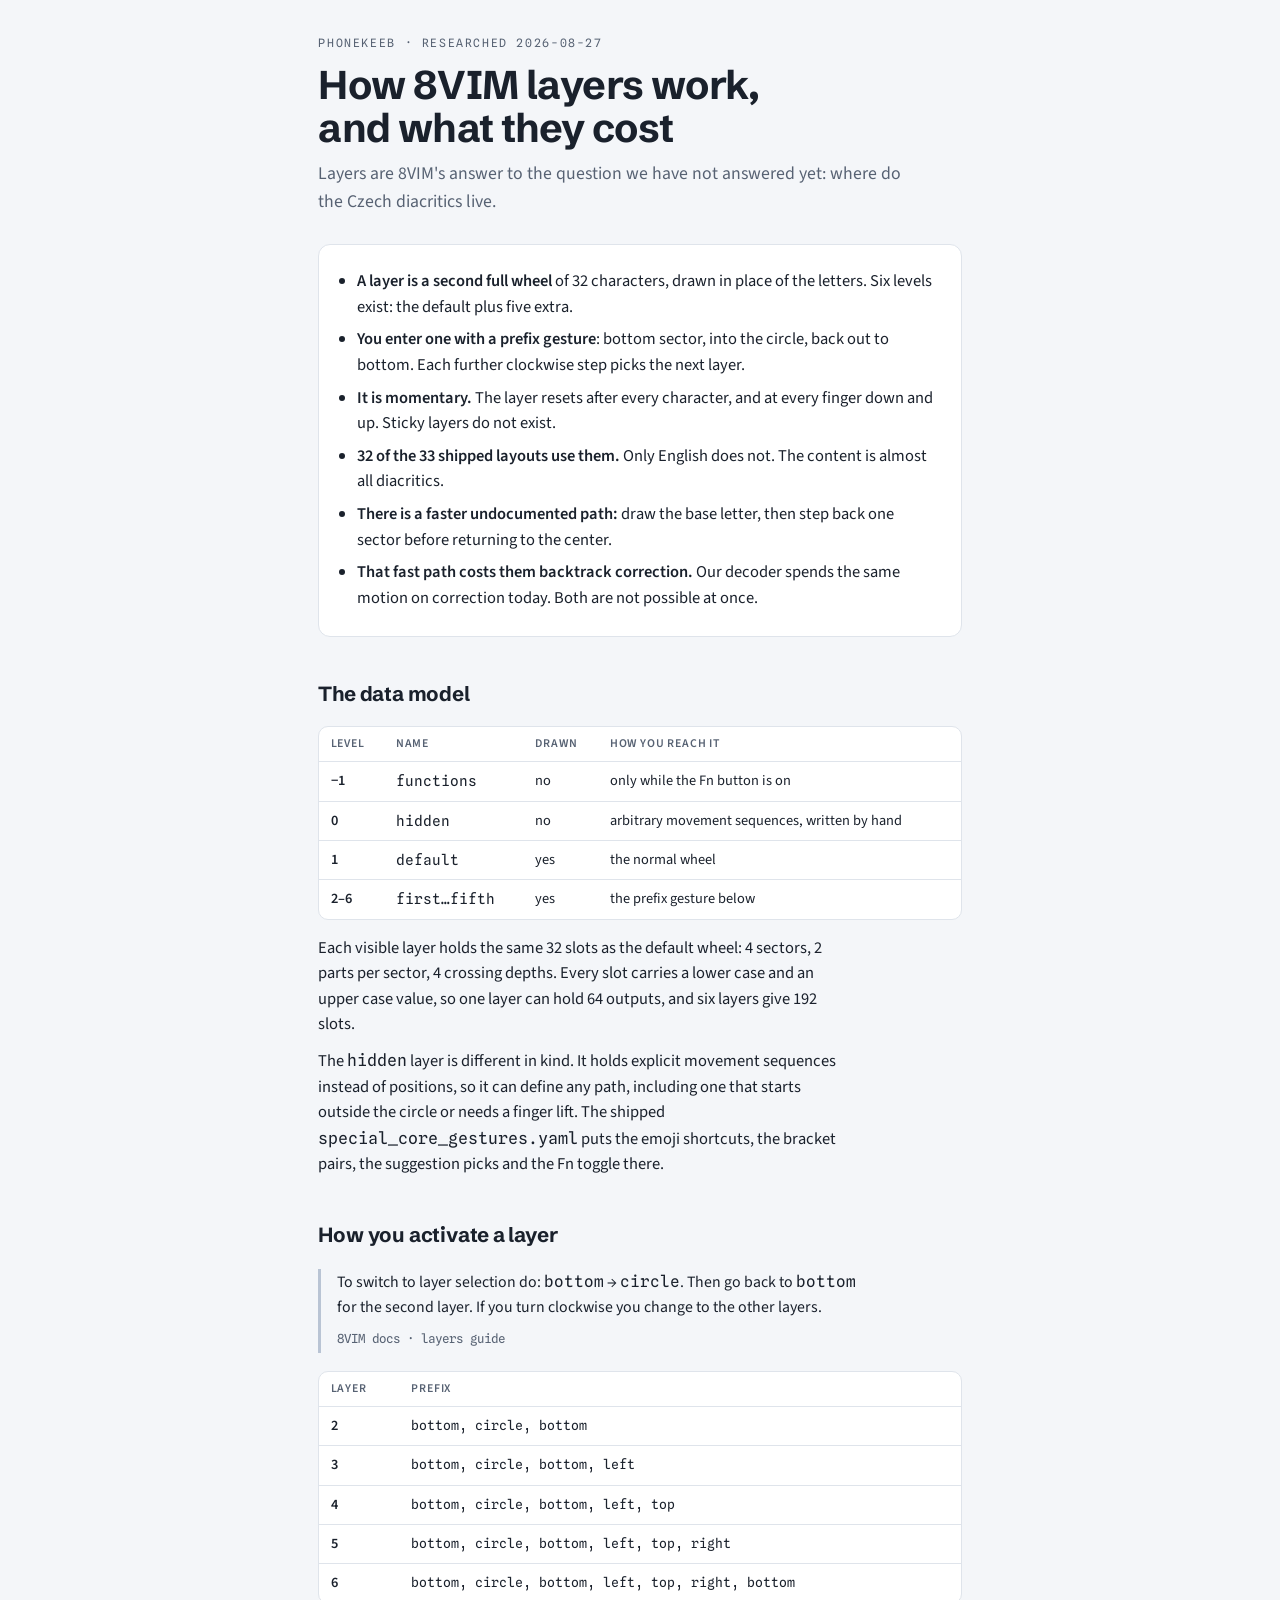
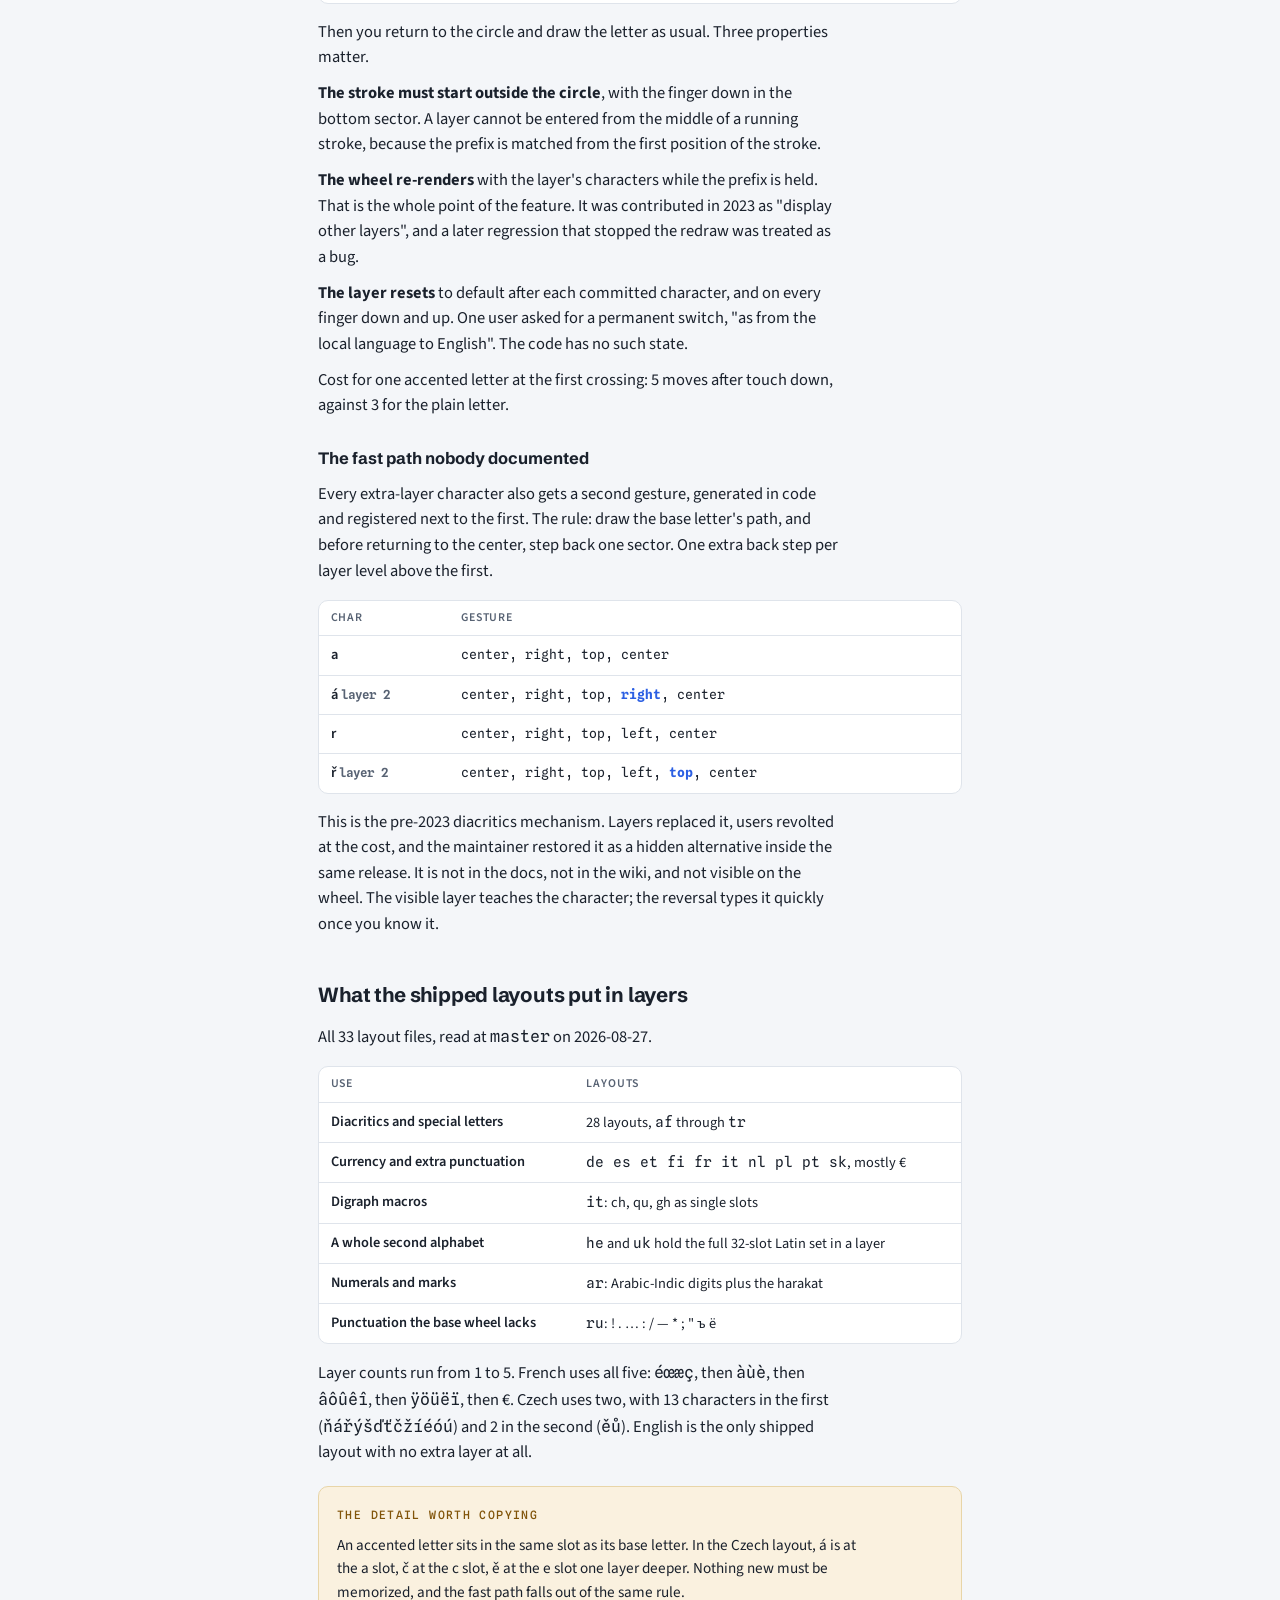
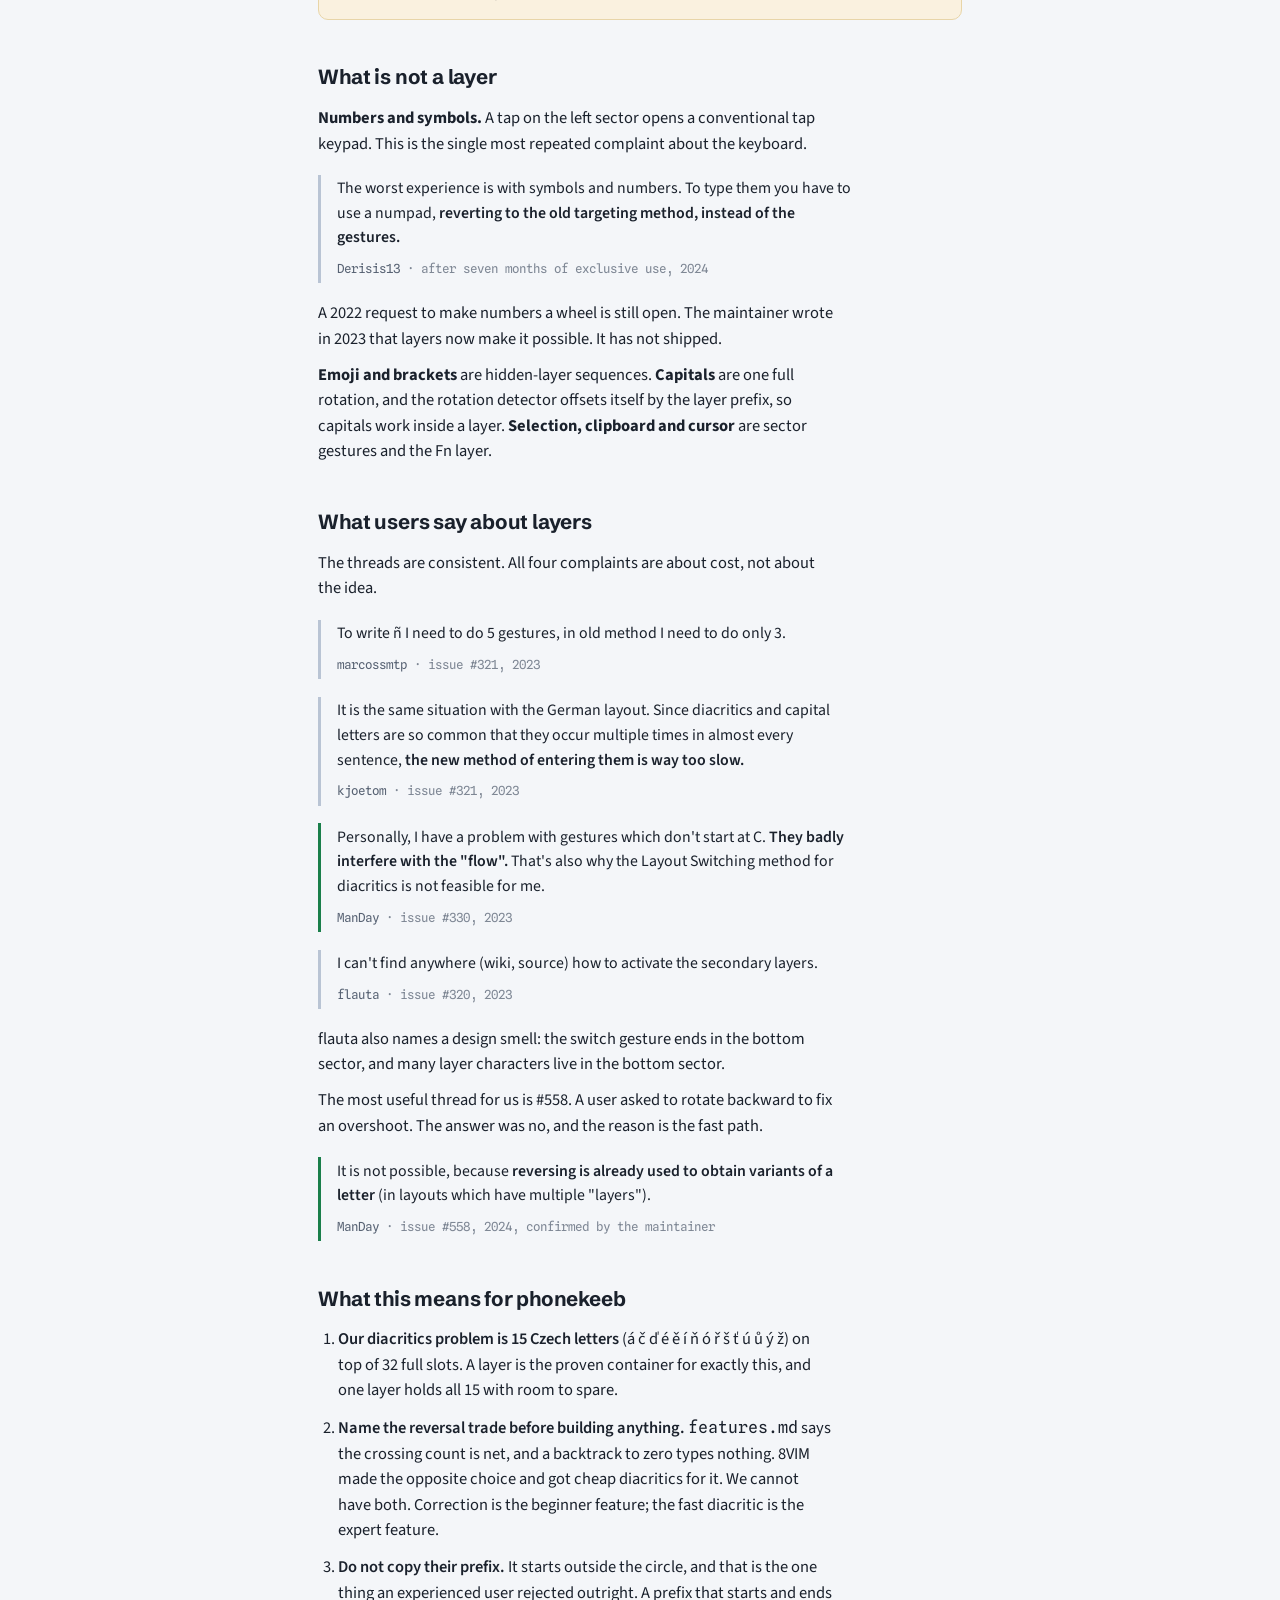
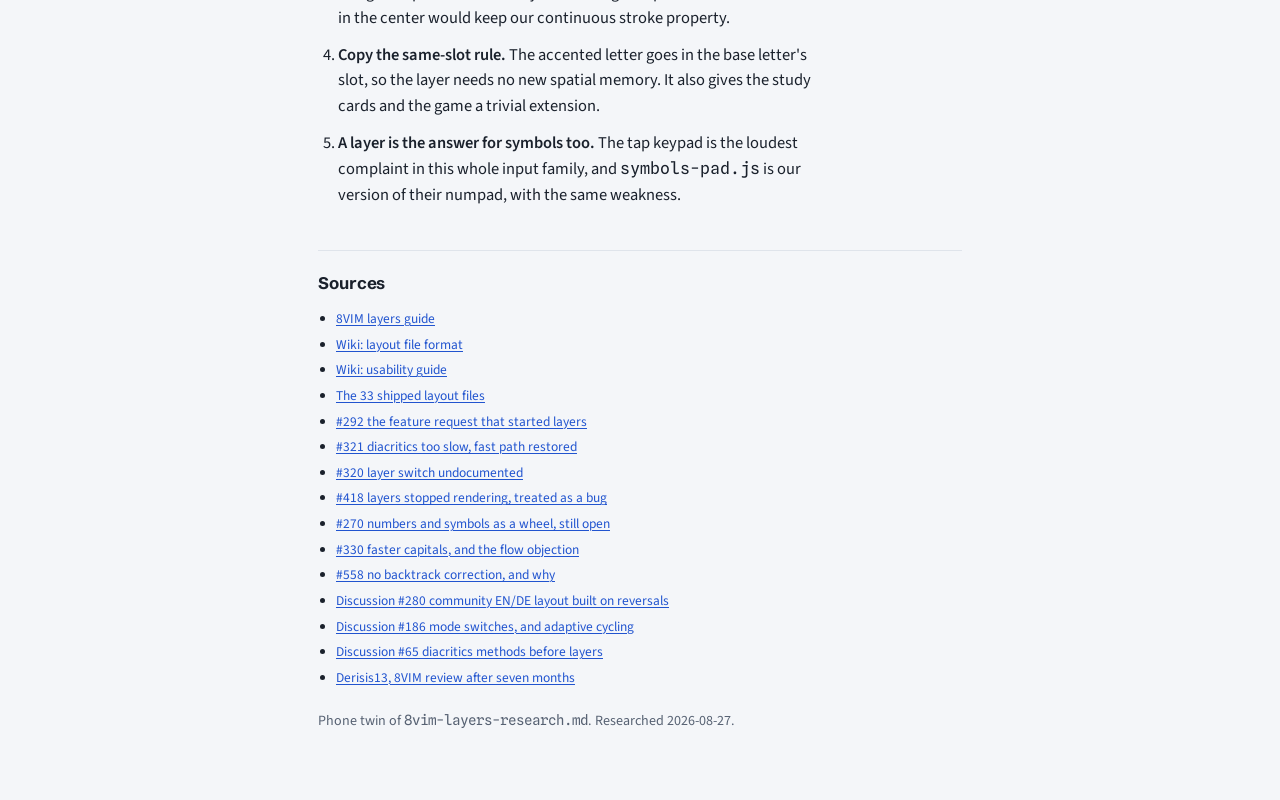
==== 8vim-layers-research.html @ 0f0d79cd "Research note on 8VIM's layer system Takes apart the one shipped answer to "where do the diacritics " ====
<!doctype html>
<html lang="en">
<head>
<meta charset="utf-8">
<meta name="viewport" content="width=device-width, initial-scale=1">
<meta name="color-scheme" content="light dark">
<title>Phonekeeb 8VIM Layers</title>
<link rel="stylesheet" href="https://fonts.googleapis.com/css2?family=Schibsted+Grotesk:wght@500;700&family=Source+Sans+3:wght@400;600&family=Spline+Sans+Mono:wght@400;500&display=swap">
<style>
  :root {
    --bg: #f4f6f9; --card: #ffffff; --ink: #1a212c; --muted: #576273;
    --line: #dfe4eb; --accent: #2b5fe3; --link: #2154cf; --chip-bg: #eef1f6;
    --warn-ink: #815409; --warn-bg: #faf1df; --warn-line: #e8d5a8;
    --good: #1a7f4b; --quote-line: #b9c4d4;
  }
  @media (prefers-color-scheme: dark) {
    :root:not([data-theme="light"]) {
      --bg: #12151a; --card: #181d24; --ink: #e7eaf0; --muted: #98a2b1;
      --line: #2a313b; --accent: #5c86f5; --link: #93b0ff; --chip-bg: #232a33;
      --warn-ink: #e3b76c; --warn-bg: #251e0f; --warn-line: #4a3d1e;
      --good: #52c98a; --quote-line: #3c4756;
    }
  }
  :root[data-theme="dark"] {
    --bg: #12151a; --card: #181d24; --ink: #e7eaf0; --muted: #98a2b1;
    --line: #2a313b; --accent: #5c86f5; --link: #93b0ff; --chip-bg: #232a33;
    --warn-ink: #e3b76c; --warn-bg: #251e0f; --warn-line: #4a3d1e;
    --good: #52c98a; --quote-line: #3c4756;
  }
  * { box-sizing: border-box; }
  body {
    background: var(--bg); color: var(--ink);
    font-family: "Source Sans 3", "Segoe UI", system-ui, sans-serif;
    font-size: 1.03rem; line-height: 1.55; margin: 0;
  }
  .wrap { max-width: 42.5rem; margin: 0 auto; padding: 2.2rem 1.15rem 3.5rem; }
  .eyebrow {
    font-family: "Spline Sans Mono", "SFMono-Regular", Consolas, monospace;
    font-size: .72rem; letter-spacing: .14em; text-transform: uppercase;
    color: var(--muted); margin: 0 0 .6rem;
  }
  h1 {
    font-family: "Schibsted Grotesk", "Segoe UI", system-ui, sans-serif;
    font-size: clamp(1.9rem, 6vw, 2.5rem); font-weight: 700;
    letter-spacing: -.015em; line-height: 1.08; text-wrap: balance; margin: 0 0 .7rem;
  }
  .dek { font-size: 1.11rem; color: var(--muted); max-width: 34em; margin: 0 0 1.8rem; }
  h2 {
    font-family: "Schibsted Grotesk", "Segoe UI", system-ui, sans-serif;
    font-size: 1.28rem; font-weight: 700; letter-spacing: -.01em;
    text-wrap: balance; margin: 2.6rem 0 .8rem;
  }
  h3 {
    font-family: "Schibsted Grotesk", "Segoe UI", system-ui, sans-serif;
    font-size: 1.03rem; font-weight: 700; margin: 1.7rem 0 .5rem;
  }
  p { margin: .65rem 0; max-width: 65ch; }
  a { color: var(--link); text-decoration-thickness: 1px; text-underline-offset: 2px; }
  .mono { font-family: "Spline Sans Mono", "SFMono-Regular", Consolas, monospace; }

  .tldr { background: var(--card); border: 1px solid var(--line); border-radius: 12px; padding: 1.05rem 1.25rem; margin: 1.6rem 0 0; }
  .tldr ul { margin: 0; padding-left: 1.1rem; }
  .tldr li { margin: .45rem 0; }
  .tldr b { font-weight: 600; }

  /* quote cards: the complaints are the evidence, so they stay verbatim */
  .q { border-left: 3px solid var(--quote-line); padding: .1rem 0 .1rem 1rem; margin: 1.1rem 0; }
  .q.key { border-left-color: var(--good); }
  .q p { font-size: .99rem; margin: 0 0 .4rem; }
  .q b { font-weight: 600; }
  .who { font-family: "Spline Sans Mono", monospace; font-size: .78rem; color: var(--muted); }
  .who .yr { opacity: .75; }

  .tablewrap { overflow-x: auto; border: 1px solid var(--line); border-radius: 10px; background: var(--card); margin: 1rem 0; }
  table { border-collapse: collapse; width: 100%; font-size: .9rem; }
  th, td { text-align: left; padding: .5rem .7rem; border-top: 1px solid var(--line); vertical-align: top; }
  thead th { border-top: 0; font-size: .74rem; text-transform: uppercase; letter-spacing: .07em; color: var(--muted); font-weight: 600; }
  td:first-child { font-weight: 600; }
  td.seq { font-family: "Spline Sans Mono", monospace; font-size: .82rem; font-weight: 400; }
  td.seq b { color: var(--accent); }

  .warncard { background: var(--warn-bg); border: 1px solid var(--warn-line); border-radius: 10px; padding: .9rem 1.1rem; margin: 1.3rem 0; }
  .warncard .tag { font-family: "Spline Sans Mono", monospace; font-size: .72rem; letter-spacing: .12em; color: var(--warn-ink); font-weight: 500; }
  .warncard p { font-size: .95rem; margin: .4rem 0 0; }

  ol.plan { padding-left: 1.25rem; margin: .8rem 0; }
  ol.plan li { margin: .7rem 0; max-width: 62ch; }
  ol.plan b { font-weight: 600; }

  .sources { border-top: 1px solid var(--line); margin-top: 2.6rem; padding-top: 1.2rem; }
  .sources h2 { margin-top: 0; font-size: 1.05rem; }
  .sources ul { padding-left: 1.1rem; margin: .5rem 0 0; font-size: .84rem; }
  .sources li { margin: .3rem 0; }
  .repo-note { font-size: .88rem; color: var(--muted); margin-top: 1.3rem; }
</style>
</head>
<body>
<div class="wrap">

<p class="eyebrow">Phonekeeb · researched 2026-08-27</p>
<h1>How 8VIM layers work, and what they cost</h1>
<p class="dek">Layers are 8VIM's answer to the question we have not answered yet: where do the Czech diacritics live.</p>

<div class="tldr">
  <ul>
    <li><b>A layer is a second full wheel</b> of 32 characters, drawn in place of the letters. Six levels exist: the default plus five extra.</li>
    <li><b>You enter one with a prefix gesture</b>: bottom sector, into the circle, back out to bottom. Each further clockwise step picks the next layer.</li>
    <li><b>It is momentary.</b> The layer resets after every character, and at every finger down and up. Sticky layers do not exist.</li>
    <li><b>32 of the 33 shipped layouts use them.</b> Only English does not. The content is almost all diacritics.</li>
    <li><b>There is a faster undocumented path:</b> draw the base letter, then step back one sector before returning to the center.</li>
    <li><b>That fast path costs them backtrack correction.</b> Our decoder spends the same motion on correction today. Both are not possible at once.</li>
  </ul>
</div>

<h2>The data model</h2>

<div class="tablewrap">
<table>
  <thead><tr><th>Level</th><th>Name</th><th>Drawn</th><th>How you reach it</th></tr></thead>
  <tbody>
    <tr><td>−1</td><td class="mono">functions</td><td>no</td><td>only while the Fn button is on</td></tr>
    <tr><td>0</td><td class="mono">hidden</td><td>no</td><td>arbitrary movement sequences, written by hand</td></tr>
    <tr><td>1</td><td class="mono">default</td><td>yes</td><td>the normal wheel</td></tr>
    <tr><td>2–6</td><td class="mono">first…fifth</td><td>yes</td><td>the prefix gesture below</td></tr>
  </tbody>
</table>
</div>

<p>Each visible layer holds the same 32 slots as the default wheel: 4 sectors, 2 parts per sector, 4 crossing depths. Every slot carries a lower case and an upper case value, so one layer can hold 64 outputs, and six layers give 192 slots.</p>

<p>The <span class="mono">hidden</span> layer is different in kind. It holds explicit movement sequences instead of positions, so it can define any path, including one that starts outside the circle or needs a finger lift. The shipped <span class="mono">special_core_gestures.yaml</span> puts the emoji shortcuts, the bracket pairs, the suggestion picks and the Fn toggle there.</p>

<h2>How you activate a layer</h2>

<div class="q">
  <p>To switch to layer selection do: <span class="mono">bottom</span> → <span class="mono">circle</span>. Then go back to <span class="mono">bottom</span> for the second layer. If you turn clockwise you change to the other layers.</p>
  <span class="who">8VIM docs · layers guide</span>
</div>

<div class="tablewrap">
<table>
  <thead><tr><th>Layer</th><th>Prefix</th></tr></thead>
  <tbody>
    <tr><td>2</td><td class="seq">bottom, circle, bottom</td></tr>
    <tr><td>3</td><td class="seq">bottom, circle, bottom, left</td></tr>
    <tr><td>4</td><td class="seq">bottom, circle, bottom, left, top</td></tr>
    <tr><td>5</td><td class="seq">bottom, circle, bottom, left, top, right</td></tr>
    <tr><td>6</td><td class="seq">bottom, circle, bottom, left, top, right, bottom</td></tr>
  </tbody>
</table>
</div>

<p>Then you return to the circle and draw the letter as usual. Three properties matter.</p>

<p><b>The stroke must start outside the circle</b>, with the finger down in the bottom sector. A layer cannot be entered from the middle of a running stroke, because the prefix is matched from the first position of the stroke.</p>

<p><b>The wheel re-renders</b> with the layer's characters while the prefix is held. That is the whole point of the feature. It was contributed in 2023 as "display other layers", and a later regression that stopped the redraw was treated as a bug.</p>

<p><b>The layer resets</b> to default after each committed character, and on every finger down and up. One user asked for a permanent switch, "as from the local language to English". The code has no such state.</p>

<p>Cost for one accented letter at the first crossing: 5 moves after touch down, against 3 for the plain letter.</p>

<h3>The fast path nobody documented</h3>

<p>Every extra-layer character also gets a second gesture, generated in code and registered next to the first. The rule: draw the base letter's path, and before returning to the center, step back one sector. One extra back step per layer level above the first.</p>

<div class="tablewrap">
<table>
  <thead><tr><th>Char</th><th>Gesture</th></tr></thead>
  <tbody>
    <tr><td>a</td><td class="seq">center, right, top, center</td></tr>
    <tr><td>á <span class="who">layer 2</span></td><td class="seq">center, right, top, <b>right</b>, center</td></tr>
    <tr><td>r</td><td class="seq">center, right, top, left, center</td></tr>
    <tr><td>ř <span class="who">layer 2</span></td><td class="seq">center, right, top, left, <b>top</b>, center</td></tr>
  </tbody>
</table>
</div>

<p>This is the pre-2023 diacritics mechanism. Layers replaced it, users revolted at the cost, and the maintainer restored it as a hidden alternative inside the same release. It is not in the docs, not in the wiki, and not visible on the wheel. The visible layer teaches the character; the reversal types it quickly once you know it.</p>

<h2>What the shipped layouts put in layers</h2>

<p>All 33 layout files, read at <span class="mono">master</span> on 2026-08-27.</p>

<div class="tablewrap">
<table>
  <thead><tr><th>Use</th><th>Layouts</th></tr></thead>
  <tbody>
    <tr><td>Diacritics and special letters</td><td>28 layouts, <span class="mono">af</span> through <span class="mono">tr</span></td></tr>
    <tr><td>Currency and extra punctuation</td><td><span class="mono">de es et fi fr it nl pl pt sk</span>, mostly €</td></tr>
    <tr><td>Digraph macros</td><td><span class="mono">it</span>: ch, qu, gh as single slots</td></tr>
    <tr><td>A whole second alphabet</td><td><span class="mono">he</span> and <span class="mono">uk</span> hold the full 32-slot Latin set in a layer</td></tr>
    <tr><td>Numerals and marks</td><td><span class="mono">ar</span>: Arabic-Indic digits plus the harakat</td></tr>
    <tr><td>Punctuation the base wheel lacks</td><td><span class="mono">ru</span>: ! . … : / — * ; " ъ ё</td></tr>
  </tbody>
</table>
</div>

<p>Layer counts run from 1 to 5. French uses all five: <span class="mono">éœæç</span>, then <span class="mono">àùè</span>, then <span class="mono">âôûêî</span>, then <span class="mono">ÿöüëï</span>, then €. Czech uses two, with 13 characters in the first (<span class="mono">ňářýšďťčžíéóú</span>) and 2 in the second (<span class="mono">ěů</span>). English is the only shipped layout with no extra layer at all.</p>

<div class="warncard">
  <span class="tag">THE DETAIL WORTH COPYING</span>
  <p>An accented letter sits in the same slot as its base letter. In the Czech layout, á is at the a slot, č at the c slot, ě at the e slot one layer deeper. Nothing new must be memorized, and the fast path falls out of the same rule.</p>
</div>

<h2>What is not a layer</h2>

<p><b>Numbers and symbols.</b> A tap on the left sector opens a conventional tap keypad. This is the single most repeated complaint about the keyboard.</p>

<div class="q">
  <p>The worst experience is with symbols and numbers. To type them you have to use a numpad, <b>reverting to the old targeting method, instead of the gestures.</b></p>
  <span class="who">Derisis13 <span class="yr">· after seven months of exclusive use, 2024</span></span>
</div>

<p>A 2022 request to make numbers a wheel is still open. The maintainer wrote in 2023 that layers now make it possible. It has not shipped.</p>

<p><b>Emoji and brackets</b> are hidden-layer sequences. <b>Capitals</b> are one full rotation, and the rotation detector offsets itself by the layer prefix, so capitals work inside a layer. <b>Selection, clipboard and cursor</b> are sector gestures and the Fn layer.</p>

<h2>What users say about layers</h2>

<p>The threads are consistent. All four complaints are about cost, not about the idea.</p>

<div class="q">
  <p>To write ñ I need to do 5 gestures, in old method I need to do only 3.</p>
  <span class="who">marcossmtp <span class="yr">· issue #321, 2023</span></span>
</div>

<div class="q">
  <p>It is the same situation with the German layout. Since diacritics and capital letters are so common that they occur multiple times in almost every sentence, <b>the new method of entering them is way too slow.</b></p>
  <span class="who">kjoetom <span class="yr">· issue #321, 2023</span></span>
</div>

<div class="q key">
  <p>Personally, I have a problem with gestures which don't start at C. <b>They badly interfere with the "flow".</b> That's also why the Layout Switching method for diacritics is not feasible for me.</p>
  <span class="who">ManDay <span class="yr">· issue #330, 2023</span></span>
</div>

<div class="q">
  <p>I can't find anywhere (wiki, source) how to activate the secondary layers.</p>
  <span class="who">flauta <span class="yr">· issue #320, 2023</span></span>
</div>

<p>flauta also names a design smell: the switch gesture ends in the bottom sector, and many layer characters live in the bottom sector.</p>

<p>The most useful thread for us is #558. A user asked to rotate backward to fix an overshoot. The answer was no, and the reason is the fast path.</p>

<div class="q key">
  <p>It is not possible, because <b>reversing is already used to obtain variants of a letter</b> (in layouts which have multiple "layers").</p>
  <span class="who">ManDay <span class="yr">· issue #558, 2024, confirmed by the maintainer</span></span>
</div>

<h2>What this means for phonekeeb</h2>

<ol class="plan">
  <li><b>Our diacritics problem is 15 Czech letters</b> (á č ď é ě í ň ó ř š ť ú ů ý ž) on top of 32 full slots. A layer is the proven container for exactly this, and one layer holds all 15 with room to spare.</li>
  <li><b>Name the reversal trade before building anything.</b> <span class="mono">features.md</span> says the crossing count is net, and a backtrack to zero types nothing. 8VIM made the opposite choice and got cheap diacritics for it. We cannot have both. Correction is the beginner feature; the fast diacritic is the expert feature.</li>
  <li><b>Do not copy their prefix.</b> It starts outside the circle, and that is the one thing an experienced user rejected outright. A prefix that starts and ends in the center would keep our continuous stroke property.</li>
  <li><b>Copy the same-slot rule.</b> The accented letter goes in the base letter's slot, so the layer needs no new spatial memory. It also gives the study cards and the game a trivial extension.</li>
  <li><b>A layer is the answer for symbols too.</b> The tap keypad is the loudest complaint in this whole input family, and <span class="mono">symbols-pad.js</span> is our version of their numpad, with the same weakness.</li>
</ol>

<div class="sources">
<h2>Sources</h2>
<ul>
  <li><a href="https://8vim.github.io/docs/guides/layers/">8VIM layers guide</a></li>
  <li><a href="https://github.com/8VIM/8VIM/wiki/Adding-a-new-language">Wiki: layout file format</a></li>
  <li><a href="https://github.com/8VIM/8VIM/wiki/Usability-Guide">Wiki: usability guide</a></li>
  <li><a href="https://github.com/8VIM/8VIM/tree/master/8vim/src/main/res/raw">The 33 shipped layout files</a></li>
  <li><a href="https://github.com/8VIM/8VIM/issues/292">#292 the feature request that started layers</a></li>
  <li><a href="https://github.com/8VIM/8VIM/issues/321">#321 diacritics too slow, fast path restored</a></li>
  <li><a href="https://github.com/8VIM/8VIM/issues/320">#320 layer switch undocumented</a></li>
  <li><a href="https://github.com/8VIM/8VIM/issues/418">#418 layers stopped rendering, treated as a bug</a></li>
  <li><a href="https://github.com/8VIM/8VIM/issues/270">#270 numbers and symbols as a wheel, still open</a></li>
  <li><a href="https://github.com/8VIM/8VIM/issues/330">#330 faster capitals, and the flow objection</a></li>
  <li><a href="https://github.com/8VIM/8VIM/issues/558">#558 no backtrack correction, and why</a></li>
  <li><a href="https://github.com/8VIM/8VIM/discussions/280">Discussion #280 community EN/DE layout built on reversals</a></li>
  <li><a href="https://github.com/8VIM/8VIM/discussions/186">Discussion #186 mode switches, and adaptive cycling</a></li>
  <li><a href="https://github.com/8VIM/8VIM/discussions/65">Discussion #65 diacritics methods before layers</a></li>
  <li><a href="https://derisis13.github.io/2024/07/26/8vim.html">Derisis13, 8VIM review after seven months</a></li>
</ul>
<p class="repo-note">Phone twin of <span class="mono">8vim-layers-research.md</span>. Researched 2026-08-27.</p>
</div>

</div>
</body>
</html>
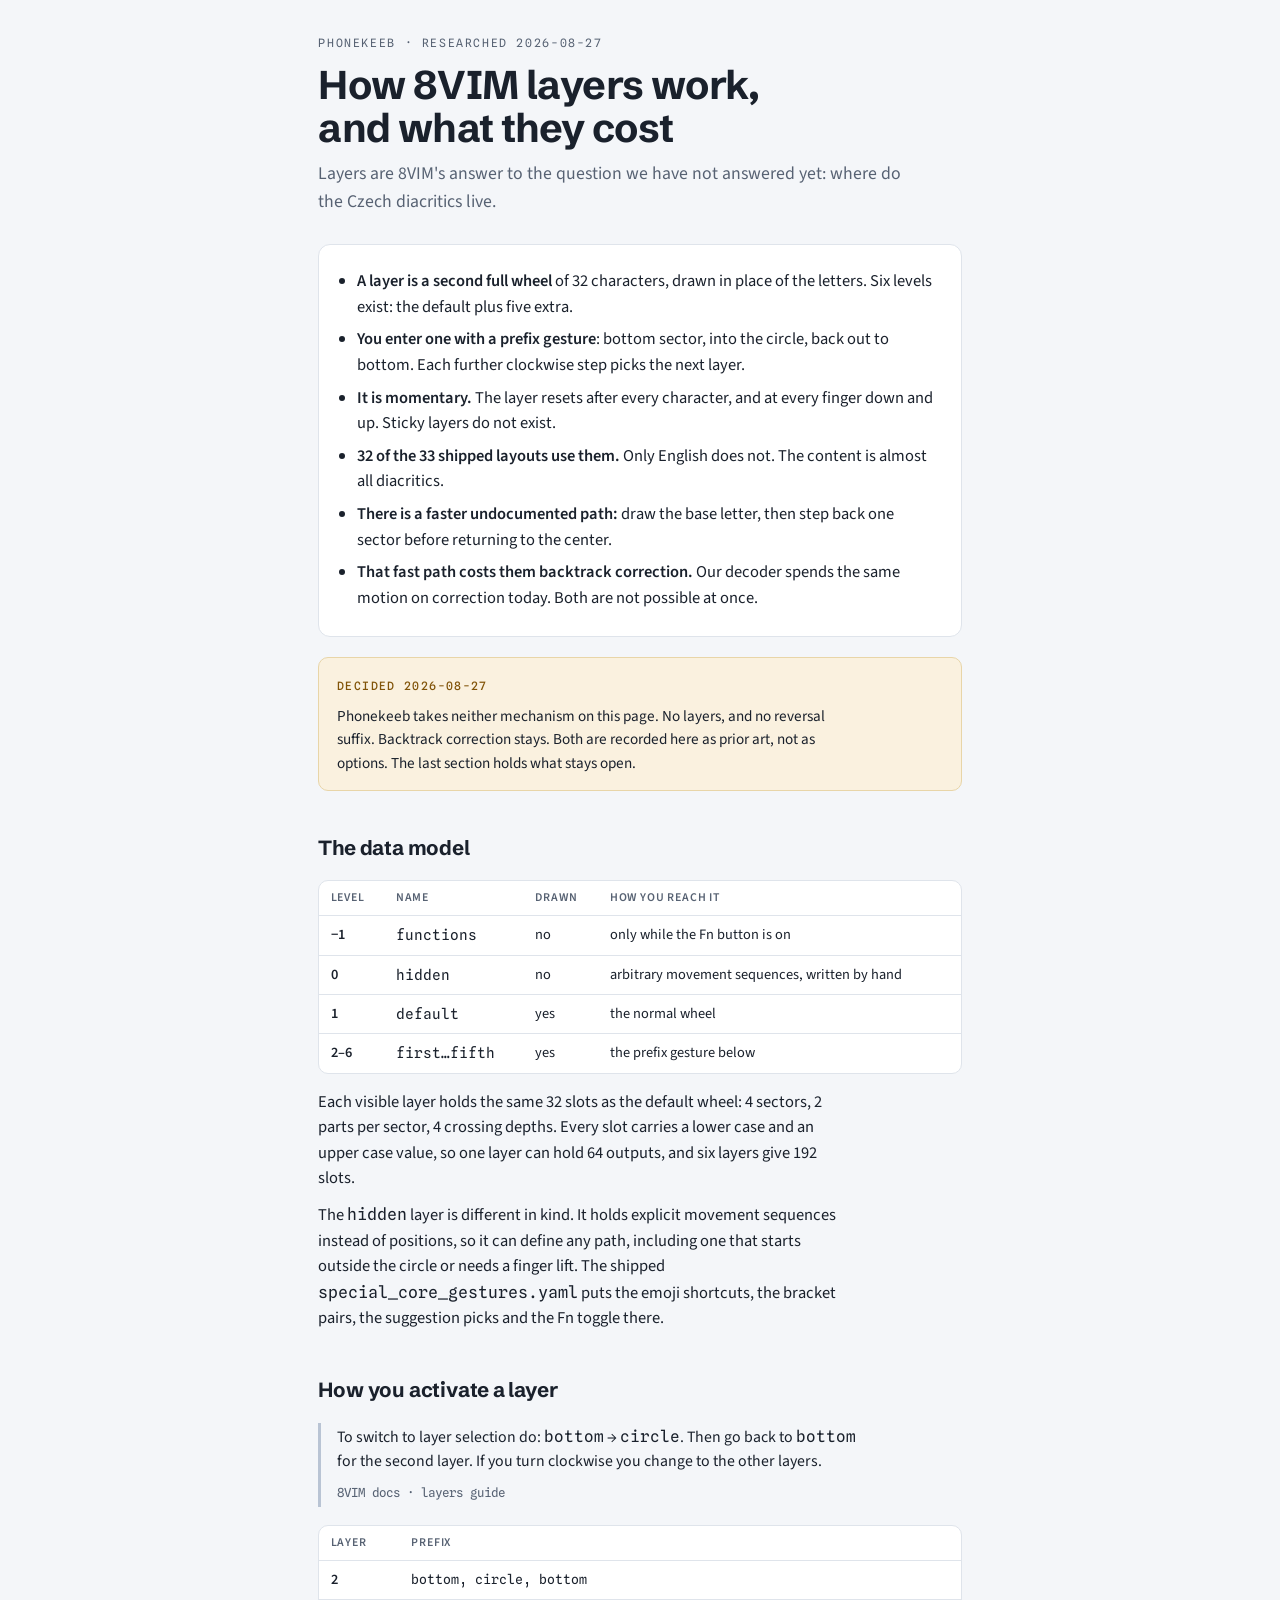
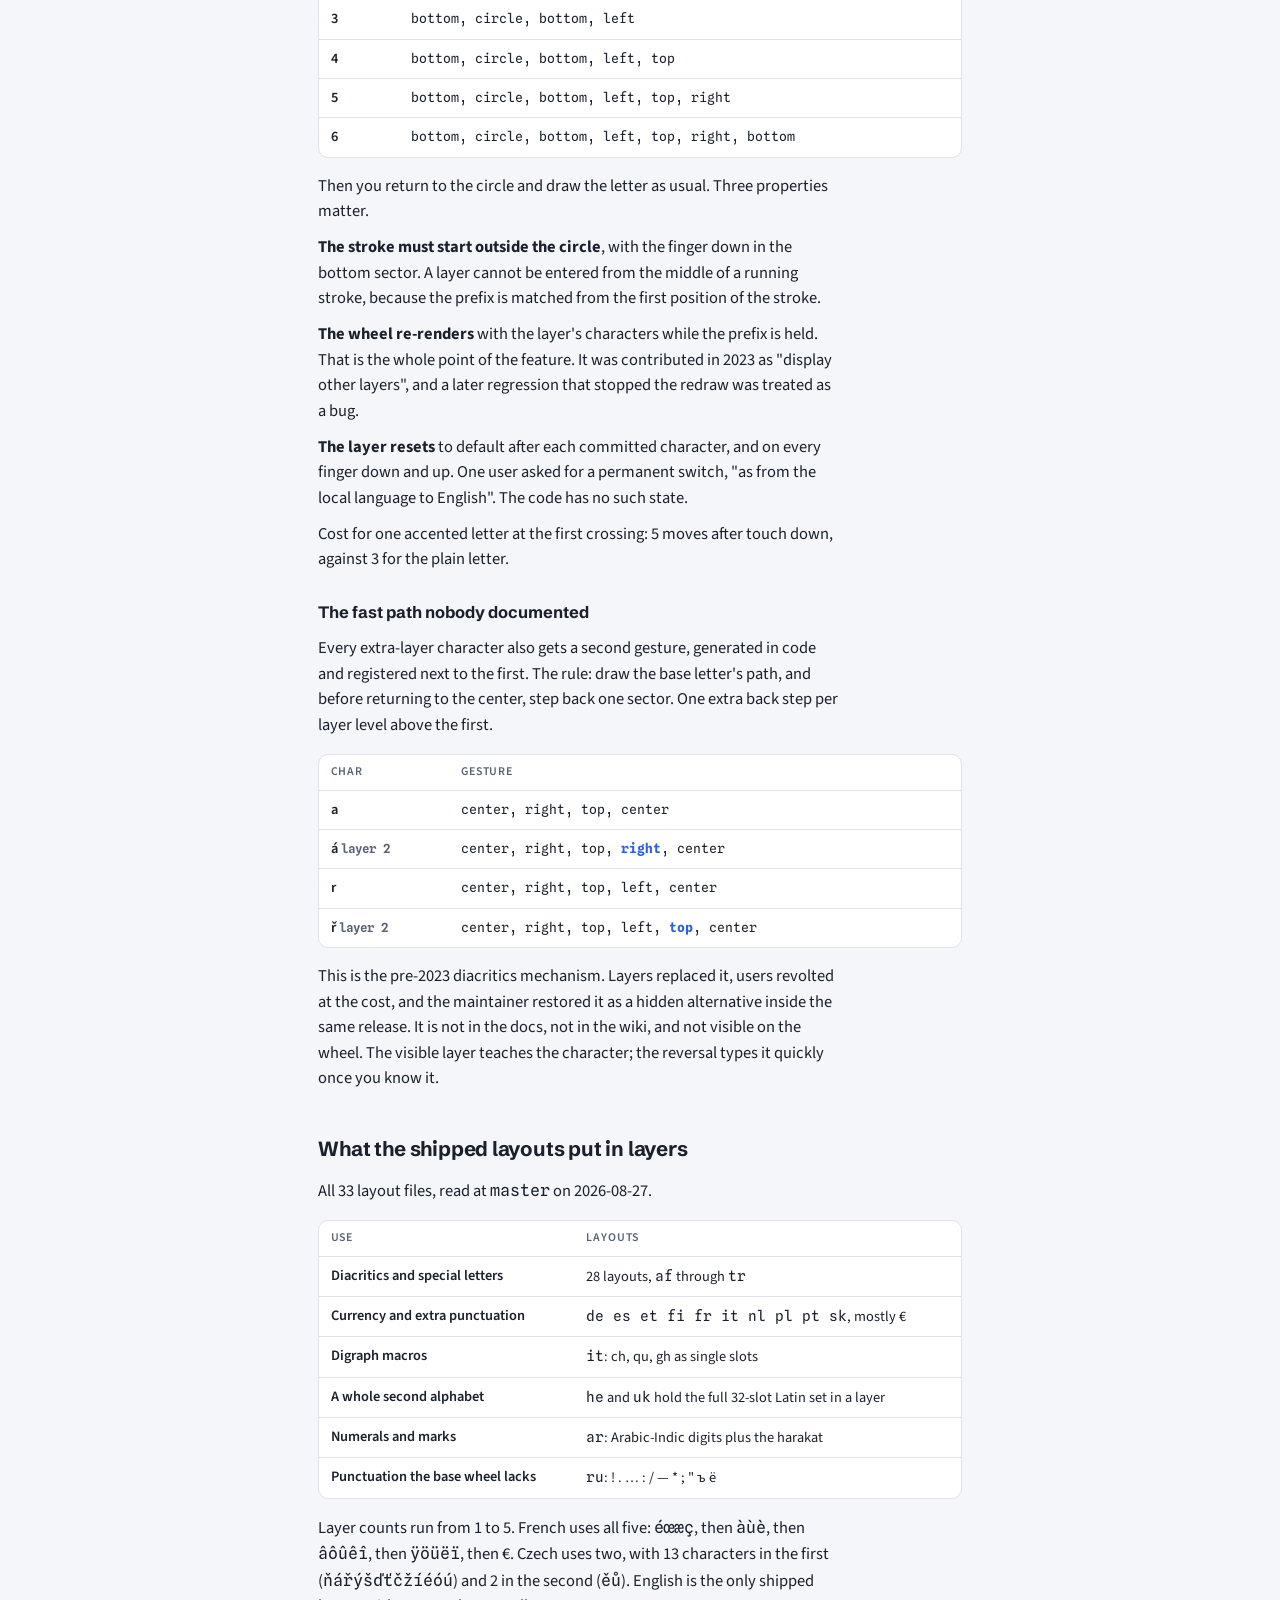
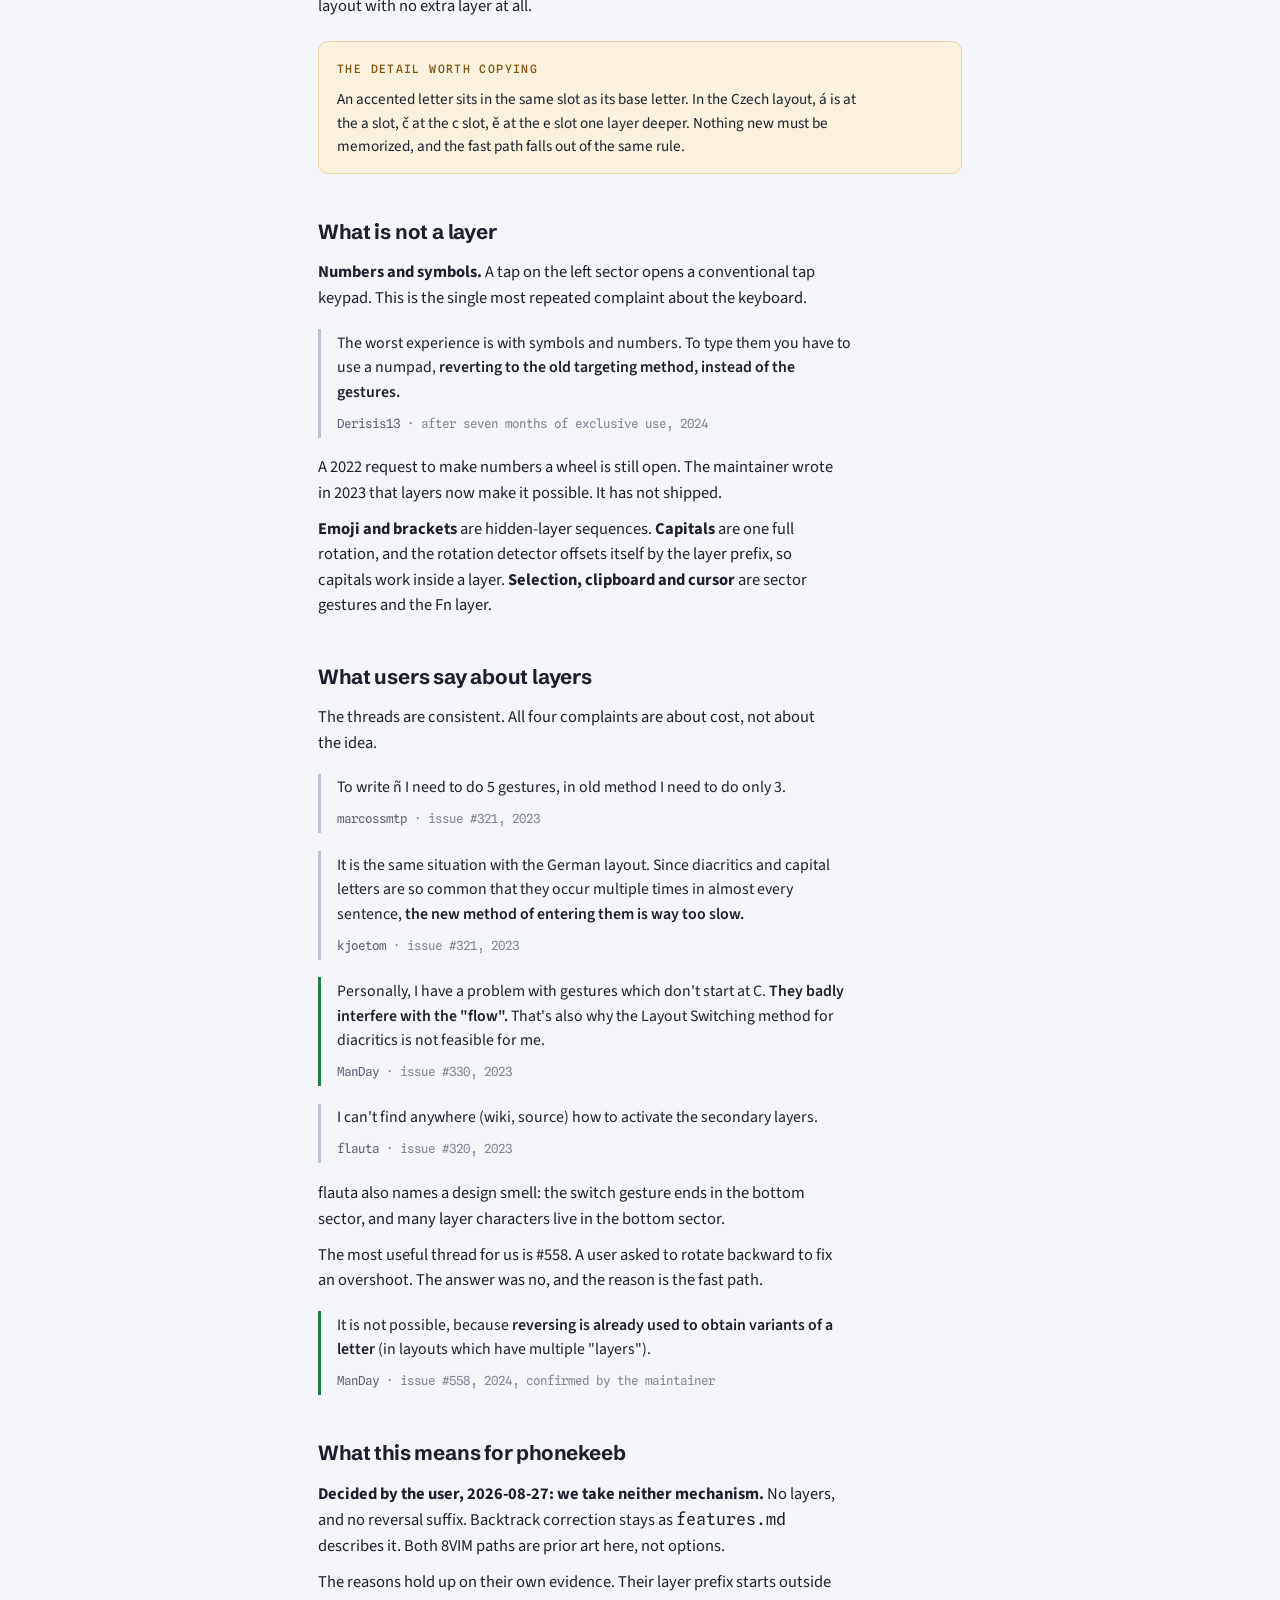
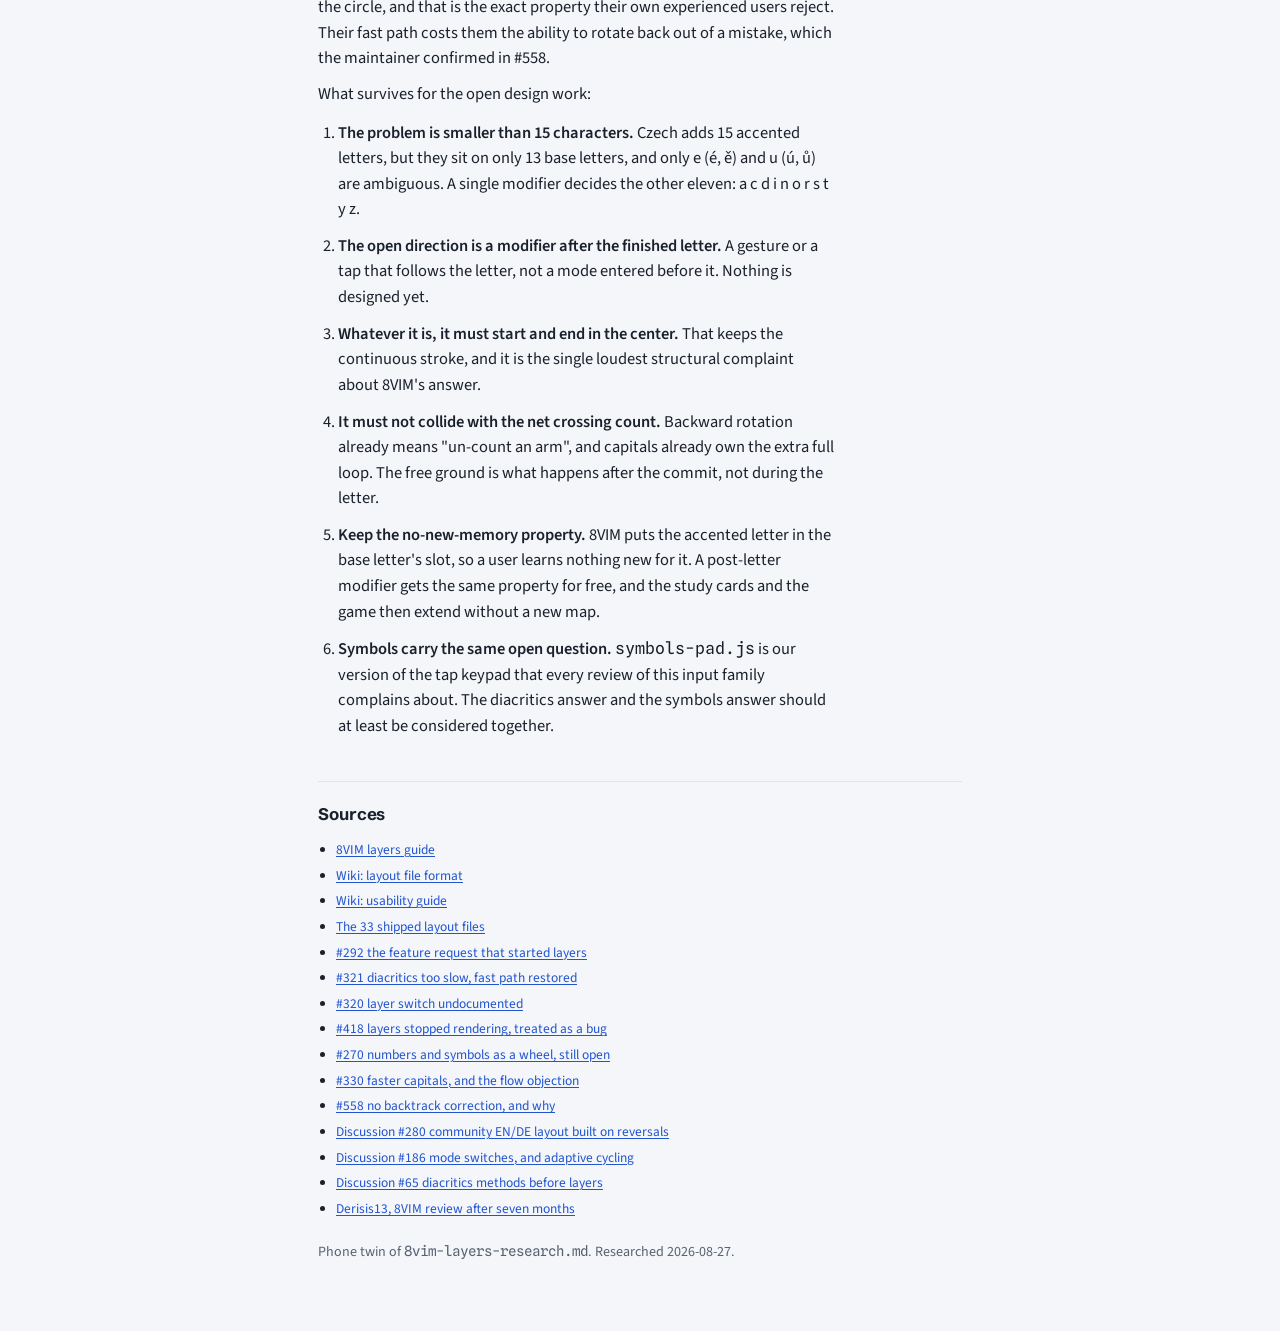
==== commit 23649fcb: "Diacritics: no layers, and no reversal suffix The user ruled out both 8VIM mechanisms. Backtrack cor" ====
--- a/8vim-layers-research.html
+++ b/8vim-layers-research.html
@@ -112,6 +112,11 @@
   </ul>
 </div>
 
+<div class="warncard">
+  <span class="tag">DECIDED 2026-08-27</span>
+  <p>Phonekeeb takes neither mechanism on this page. No layers, and no reversal suffix. Backtrack correction stays. Both are recorded here as prior art, not as options. The last section holds what stays open.</p>
+</div>
+
 <h2>The data model</h2>
 
 <div class="tablewrap">
@@ -251,12 +256,19 @@
 
 <h2>What this means for phonekeeb</h2>
 
+<p><b>Decided by the user, 2026-08-27: we take neither mechanism.</b> No layers, and no reversal suffix. Backtrack correction stays as <span class="mono">features.md</span> describes it. Both 8VIM paths are prior art here, not options.</p>
+
+<p>The reasons hold up on their own evidence. Their layer prefix starts outside the circle, and that is the exact property their own experienced users reject. Their fast path costs them the ability to rotate back out of a mistake, which the maintainer confirmed in #558.</p>
+
+<p>What survives for the open design work:</p>
+
 <ol class="plan">
-  <li><b>Our diacritics problem is 15 Czech letters</b> (á č ď é ě í ň ó ř š ť ú ů ý ž) on top of 32 full slots. A layer is the proven container for exactly this, and one layer holds all 15 with room to spare.</li>
-  <li><b>Name the reversal trade before building anything.</b> <span class="mono">features.md</span> says the crossing count is net, and a backtrack to zero types nothing. 8VIM made the opposite choice and got cheap diacritics for it. We cannot have both. Correction is the beginner feature; the fast diacritic is the expert feature.</li>
-  <li><b>Do not copy their prefix.</b> It starts outside the circle, and that is the one thing an experienced user rejected outright. A prefix that starts and ends in the center would keep our continuous stroke property.</li>
-  <li><b>Copy the same-slot rule.</b> The accented letter goes in the base letter's slot, so the layer needs no new spatial memory. It also gives the study cards and the game a trivial extension.</li>
-  <li><b>A layer is the answer for symbols too.</b> The tap keypad is the loudest complaint in this whole input family, and <span class="mono">symbols-pad.js</span> is our version of their numpad, with the same weakness.</li>
+  <li><b>The problem is smaller than 15 characters.</b> Czech adds 15 accented letters, but they sit on only 13 base letters, and only e (é, ě) and u (ú, ů) are ambiguous. A single modifier decides the other eleven: a c d i n o r s t y z.</li>
+  <li><b>The open direction is a modifier after the finished letter.</b> A gesture or a tap that follows the letter, not a mode entered before it. Nothing is designed yet.</li>
+  <li><b>Whatever it is, it must start and end in the center.</b> That keeps the continuous stroke, and it is the single loudest structural complaint about 8VIM's answer.</li>
+  <li><b>It must not collide with the net crossing count.</b> Backward rotation already means "un-count an arm", and capitals already own the extra full loop. The free ground is what happens after the commit, not during the letter.</li>
+  <li><b>Keep the no-new-memory property.</b> 8VIM puts the accented letter in the base letter's slot, so a user learns nothing new for it. A post-letter modifier gets the same property for free, and the study cards and the game then extend without a new map.</li>
+  <li><b>Symbols carry the same open question.</b> <span class="mono">symbols-pad.js</span> is our version of the tap keypad that every review of this input family complains about. The diacritics answer and the symbols answer should at least be considered together.</li>
 </ol>
 
 <div class="sources">
